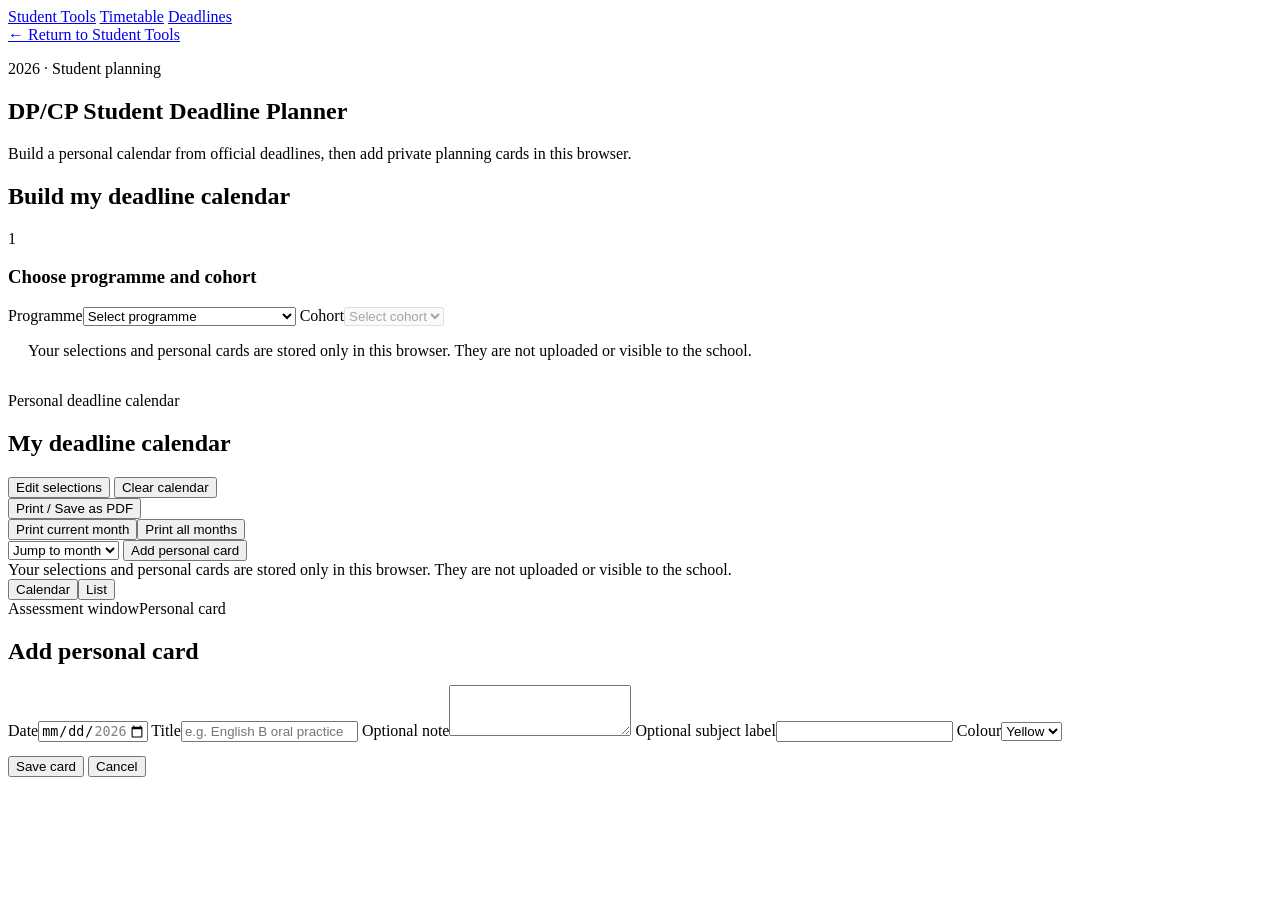
==== deadlines/index.html @ da3160fe "Restore deadlines index page from live site" ====
<!doctype html>
<html lang="en">
<head>
<meta charset="utf-8">
<meta name="viewport" content="width=device-width,initial-scale=1">
<title>My DP/CP Deadline Planner 2026</title>
<link rel="stylesheet" href="../shared/portal.css">
<link rel="stylesheet" href="styles.css">
</head>
<body>
<nav class="portal-nav" aria-label="Student tools">
  <a href="../index.html">Student Tools</a>
  <a href="../timetable/index.html">Timetable</a>
  <a href="index.html" aria-current="page">Deadlines</a>
</nav>
<div class="app">
<section class="hero"><a class="portal-return" href="../index.html">← Return to Student Tools</a><p class="eyebrow">2026 · Student planning</p><h1>DP/CP Student Deadline Planner</h1><p>Build a personal calendar from official deadlines, then add private planning cards in this browser.</p></section>

<section id="setup" class="setup">
  <h2>Build my deadline calendar</h2>

  <div class="step">
    <div class="step-number" aria-hidden="true">1</div>
    <div class="step-content">
      <h3>Choose programme and cohort</h3>
      <div class="two-column-fields">
        <label class="field" for="programmeSelect"><span>Programme</span><select id="programmeSelect" required><option value="">Select programme</option><option value="DP">Diploma Programme (DP)</option><option value="CP">Career-related Programme (CP)</option></select></label>
        <label class="field" for="cohortSelect"><span>Cohort</span><select id="cohortSelect" required disabled><option value="">Select cohort</option></select></label>
      </div>
    </div>
  </div>

  <div class="step" id="subjectStep" hidden>
    <div class="step-number" aria-hidden="true">2</div>
    <div class="step-content">
      <h3>Select subjects</h3>
      <p class="notice">Choose every academic subject whose official deadlines you want to see. CP students select their academic courses from the same DP subject offerings.</p>
      <div id="requiredSummary" class="required-summary"></div>
      <label class="field" for="subjectSearch"><span>Search subjects</span><input id="subjectSearch" type="search" placeholder="Search available subjects"></label>
      <div id="subjects" class="subject-groups"></div>
    </div>
  </div>

  <div class="builder-actions" id="builderActions" hidden>
    <button id="buildBtn" class="primary">Generate my deadline calendar</button>
    <button id="clearBtn">Clear selections</button>
  </div>
  <p class="privacy-note" style="padding:0 1.25rem 1rem">Your selections and personal cards are stored only in this browser. They are not uploaded or visible to the school.</p>
</section>

<section id="planner" class="planner">
  <div class="planner-heading">
    <div><p class="eyebrow">Personal deadline calendar</p><h2>My deadline calendar</h2><p id="plannerMeta"></p></div>
    <div class="row">
      <button id="editSelections">Edit selections</button>
      <button id="clearGenerated">Clear calendar</button>
      <div class="print-wrap"><button id="printBtn" class="primary">Print / Save as PDF</button><div id="printOptions" class="print-options"><button id="printCurrent">Print current month</button><button id="printAll">Print all months</button></div></div>
    </div>
  </div>
  <div id="summary" class="selected-summary"></div>
  <section class="toolbar">
    <div class="row">
      <select id="monthJump"><option value="">Jump to month</option></select>
      <button id="addCard" class="primary">Add personal card</button>
    </div>
    <div class="notice privacy-note">Your selections and personal cards are stored only in this browser. They are not uploaded or visible to the school.</div>
  </section>

  <div class="tabs"><button id="calTab" class="primary">Calendar</button><button id="listTab">List</button></div>
  <div class="legend"><span><i class="dot window"></i>Assessment window</span><span><i class="dot personal"></i>Personal card</span></div>

  <div id="calendar"></div>
  <div id="list" class="list"></div>
</section>
</div>

<div id="cardModal" class="modal" role="dialog" aria-modal="true" aria-labelledby="modalTitle">
  <div class="modal-card">
    <h2 id="modalTitle">Add personal card</h2>
    <div class="form-grid">
      <label>Date<input id="cardDate" type="date" min="2026-01-01" max="2026-12-31"></label>
      <label>Title<input id="cardTitle" maxlength="80" placeholder="e.g. English B oral practice"></label>
      <label>Optional note<textarea id="cardNote" rows="3" maxlength="180"></textarea></label>
      <label>Optional subject label<input id="cardSubject" maxlength="50"></label>
      <label>Colour<select id="cardColor">
        <option value="#fff4d6">Yellow</option><option value="#e5f3f1">Green</option>
        <option value="#e9eef8">Blue</option><option value="#f9ecec">Pink</option>
        <option value="#f1e8f6">Purple</option>
      </select></label>
    </div>
    <div class="row" style="margin-top:14px">
      <button id="saveCard" class="primary">Save card</button>
      <button id="cancelCard">Cancel</button>
    </div>
  </div>
</div>

<script src="deadline-data.js"></script>
<script src="app.js"></script>
</body>
</html>
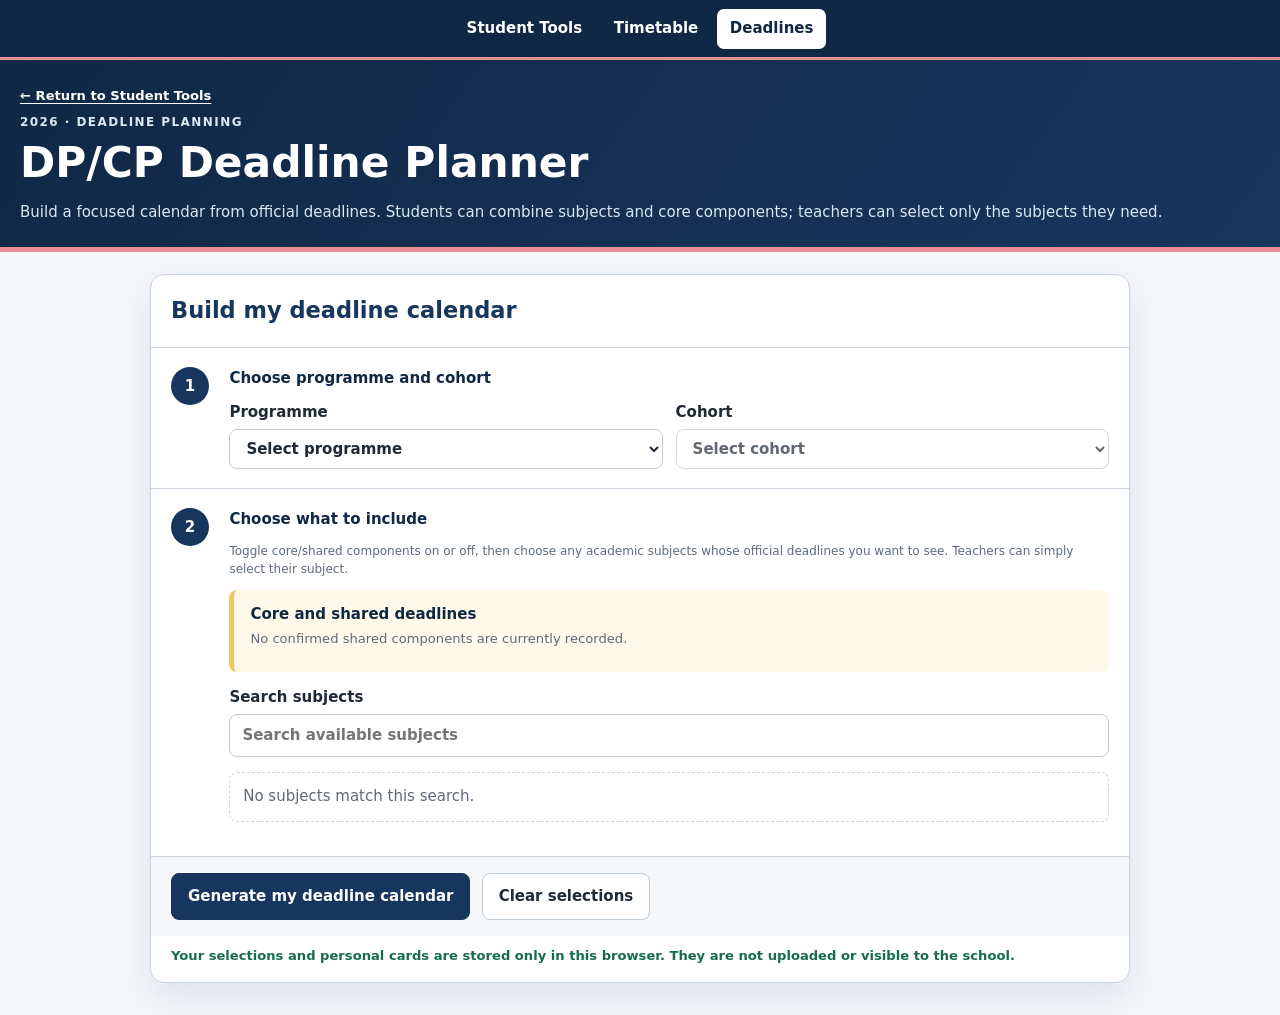
==== commit 29a76068: "Add teacher-friendly core toggle controls" ====
--- a/deadlines/index.html
+++ b/deadlines/index.html
@@ -6,6 +6,9 @@
 <title>My DP/CP Deadline Planner 2026</title>
 <link rel="stylesheet" href="../shared/portal.css">
 <link rel="stylesheet" href="styles.css">
+<style>
+.required-summary p{margin:.25rem 0 .65rem;color:var(--muted);font-size:.82rem}.shared-toggle-row{display:flex;flex-wrap:wrap;gap:.5rem}.shared-toggle{position:relative;cursor:pointer}.shared-toggle input{position:absolute;opacity:0;pointer-events:none}.shared-toggle span{display:inline-block;padding:.48rem .75rem;border:1px solid var(--line);border-radius:999px;background:#fff;color:var(--navy2);font-size:.82rem;font-weight:800;transition:.15s ease}.shared-toggle:hover span{border-color:var(--navy)}.shared-toggle input:checked+span{background:var(--navy);border-color:var(--navy);color:#fff}.shared-toggle input:focus-visible+span{outline:3px solid var(--focus);outline-offset:2px}
+</style>
 </head>
 <body>
 <nav class="portal-nav" aria-label="Student tools">
@@ -14,7 +17,7 @@
   <a href="index.html" aria-current="page">Deadlines</a>
 </nav>
 <div class="app">
-<section class="hero"><a class="portal-return" href="../index.html">← Return to Student Tools</a><p class="eyebrow">2026 · Student planning</p><h1>DP/CP Student Deadline Planner</h1><p>Build a personal calendar from official deadlines, then add private planning cards in this browser.</p></section>
+<section class="hero"><a class="portal-return" href="../index.html">← Return to Student Tools</a><p class="eyebrow">2026 · Deadline planning</p><h1>DP/CP Deadline Planner</h1><p>Build a focused calendar from official deadlines. Students can combine subjects and core components; teachers can select only the subjects they need.</p></section>
 
 <section id="setup" class="setup">
   <h2>Build my deadline calendar</h2>
@@ -33,8 +36,8 @@
   <div class="step" id="subjectStep" hidden>
     <div class="step-number" aria-hidden="true">2</div>
     <div class="step-content">
-      <h3>Select subjects</h3>
-      <p class="notice">Choose every academic subject whose official deadlines you want to see. CP students select their academic courses from the same DP subject offerings.</p>
+      <h3>Choose what to include</h3>
+      <p class="notice">Toggle core/shared components on or off, then choose any academic subjects whose official deadlines you want to see. Teachers can simply select their subject.</p>
       <div id="requiredSummary" class="required-summary"></div>
       <label class="field" for="subjectSearch"><span>Search subjects</span><input id="subjectSearch" type="search" placeholder="Search available subjects"></label>
       <div id="subjects" class="subject-groups"></div>
--- a/shared/portal.css
+++ b/shared/portal.css
@@ -0,0 +1,28 @@
+:root {
+  --portal-navy: #102846;
+  --portal-blue: #17365d;
+  --portal-coral: #e78f92;
+  --portal-gold: #f0c75e;
+  --portal-ink: #202936;
+  --portal-muted: #5f6b7a;
+  --portal-line: #cbd4df;
+  --portal-surface: #ffffff;
+  --portal-page: #f5f7fa;
+  --portal-focus: #0a6ed1;
+  --portal-shadow: 0 14px 36px rgba(23, 54, 93, 0.10);
+}
+
+.portal-nav { display: flex; justify-content: center; gap: 0.35rem; padding: 0.55rem 1rem; color: #fff; background: var(--portal-navy); border-bottom: 3px solid var(--portal-coral); }
+.portal-nav a { padding: 0.48rem 0.75rem; color: inherit; border: 1px solid transparent; border-radius: 7px; font-weight: 800; text-decoration: none; }
+.portal-nav a:hover, .portal-nav a[aria-current="page"] { color: var(--portal-navy); background: #fff; }
+.portal-nav a:focus-visible, .portal-return:focus-visible, .tool-card:focus-visible, .report-link:focus-visible { outline: 3px solid var(--portal-focus); outline-offset: 3px; }
+.portal-return { display: inline-block; margin-bottom: 0.5rem; color: inherit; font-size: 0.82rem; font-weight: 850; text-decoration-thickness: 1px; text-underline-offset: 3px; }
+
+@media (max-width: 560px) {
+  .portal-nav { justify-content: stretch; padding: 0.45rem; }
+  .portal-nav a { flex: 1; padding-inline: 0.35rem; text-align: center; }
+}
+
+@media print {
+  .portal-nav, .portal-return { display: none !important; }
+}
--- a/deadlines/styles.css
+++ b/deadlines/styles.css
@@ -0,0 +1,54 @@
+:root{
+  --navy:#183b5b;--navy2:#244f76;--ink:#152634;--muted:#667785;--line:#d8e1e8;
+  --page:#eef3f7;--card:#fff;--subject:#e5f3f1;--core:#e9eef8;--exam:#f9ecec;
+  --window:#bfe7d7;--window-line:#6dbf9d;--personal:#fff4d6;
+}
+*{box-sizing:border-box}html{scroll-behavior:smooth}
+body{margin:0;background:var(--page);color:var(--ink);font:15px/1.45 Inter,system-ui,Arial,sans-serif}
+button,select,input,textarea{font:inherit}.app{max-width:1500px;margin:auto;padding:20px}
+.hero{background:linear-gradient(120deg,var(--navy),var(--navy2));color:white;border-radius:18px;padding:26px 28px}
+.hero h1{margin:0 0 6px;font-size:clamp(28px,4vw,44px)}.hero p{margin:0;color:#dce7f1}
+.setup{background:white;border:1px solid var(--line);border-radius:16px;padding:20px;margin-top:18px}
+.setup h2{margin:0 0 14px;color:var(--navy)}.step{margin:18px 0}.step h3{margin:0 0 8px;font-size:15px}
+.choice-row,.row,.tabs{display:flex;gap:9px;flex-wrap:wrap;align-items:center}
+button,select,input,textarea{border:1px solid #bfcbd5;background:white;color:var(--ink);border-radius:9px;padding:9px 12px}
+button{cursor:pointer;font-weight:700}.primary,.choice.active{background:var(--navy);color:white;border-color:var(--navy)}
+.grid{display:grid;grid-template-columns:repeat(auto-fit,minmax(230px,1fr));gap:9px}
+.check{border:1px solid var(--line);border-radius:10px;padding:9px 10px;background:#fbfcfd}.check label{display:flex;gap:8px;align-items:flex-start;cursor:pointer}
+.toolbar{position:sticky;top:8px;z-index:20;background:#fffffff2;border:1px solid var(--line);border-radius:14px;padding:12px;margin-top:18px;box-shadow:0 8px 24px #18364e14}
+.summary{background:white;border:1px solid var(--line);border-radius:12px;padding:11px 14px;color:var(--muted);margin:14px 0}
+.legend{display:flex;gap:14px;flex-wrap:wrap;font-size:12px;color:var(--muted);margin:12px 2px}
+.dot{width:10px;height:10px;border-radius:3px;display:inline-block;margin-right:5px}.dot.window{background:var(--window)}.dot.personal{background:var(--personal);border:1px dashed #b58a1c}
+.month{scroll-margin-top:140px;margin:22px 0}.month h2{color:var(--navy);font-size:30px;margin:0 0 10px}
+.calendar-wrap{overflow:auto}.calendar{display:grid;grid-template-columns:repeat(7,minmax(0,1fr));background:white;border:1px solid var(--line);border-radius:16px;overflow:hidden}
+.weekday{background:var(--navy);color:white;text-align:center;padding:9px;font-weight:800}
+.day{min-height:145px;padding:7px;border-right:1px solid var(--line);border-top:1px solid var(--line);position:relative}
+.outside{background:#f3f5f7}.weekend{background:#faf8f3}.date{font-weight:850;color:var(--navy);font-size:13px;margin-bottom:5px}
+.window-bars{display:flex;flex-direction:column;gap:2px;margin-bottom:4px}.window-bar{height:6px;background:var(--window);border-top:1px solid var(--window-line);border-bottom:1px solid var(--window-line)}
+.event{border:1px solid #b9d7d2;background:var(--subject);border-radius:7px;padding:6px;font-size:11px;margin:5px 0}.event.core{background:var(--core)}.event.exam{background:var(--exam)}.event.personal{background:var(--personal);border:2px dashed #b58a1c}
+.event strong{display:block}.meta{font-size:10px;opacity:.82;margin-top:2px}.badge{display:inline-block;background:#edf1f6;border-radius:999px;padding:2px 7px;font-size:10px;font-weight:700}
+.card-actions{display:flex;gap:5px;margin-top:5px}.card-actions button{padding:3px 6px;font-size:10px}
+.list{display:none;background:white;border:1px solid var(--line);border-radius:14px;overflow:hidden}.list-row{display:grid;grid-template-columns:150px 160px 1fr;gap:12px;padding:12px 14px;border-bottom:1px solid var(--line)}.head{font-weight:800;background:#eef2f6}.deadline-description{margin-top:4px;color:#3f4b57;font-size:14px;font-weight:500;line-height:1.4}
+.modal{display:none;position:fixed;inset:0;background:#0008;z-index:50;align-items:center;justify-content:center;padding:20px}.modal.open{display:flex}.modal-card{background:white;border-radius:16px;padding:20px;width:min(520px,100%);max-height:90vh;overflow:auto}.modal-card h2{margin-top:0}
+.form-grid{display:grid;gap:10px}.form-grid label{font-weight:700;font-size:13px}.form-grid input,.form-grid textarea,.form-grid select{width:100%;margin-top:4px}
+.notice{font-size:12px;color:var(--muted);margin-top:8px}.planner{display:none}
+.print-options{display:none;position:absolute;background:white;border:1px solid var(--line);border-radius:10px;padding:8px;box-shadow:0 8px 20px #0002}.print-wrap{position:relative}
+@media(max-width:620px){.app{padding:10px}.calendar{grid-template-columns:1fr}.weekday,.outside{display:none}.day{min-height:auto}.list-row{grid-template-columns:1fr}}
+@media print{body{background:white}.hero,.setup,.toolbar,.tabs,.card-actions,.modal{display:none!important}.app{max-width:none;padding:0}.month{break-inside:avoid}.month.print-hidden{display:none!important}.day{min-height:110px}}
+
+/* Shared School Timetable Studio design system */
+:root{--navy:#17365d;--navy2:#102846;--coral:#e78f92;--gold:#f0c75e;--cream:#fff9ea;--ink:#202936;--muted:#5f6b7a;--line:#cbd4df;--page:#f5f7fa;--focus:#0a6ed1;--shadow:0 14px 36px rgba(23,54,93,.10)}
+body{font:15px/1.5 system-ui,-apple-system,"Segoe UI",sans-serif;background:var(--page)}
+.app{max-width:1380px;padding:0 1.25rem 2rem}.hero{margin:0 -1.25rem 1.4rem;padding:1.45rem max(1.25rem,calc((100vw - 1380px)/2 + 1.25rem));border-radius:0;background:linear-gradient(125deg,var(--navy2),var(--navy));border-bottom:5px solid var(--coral)}
+.eyebrow{margin:0 0 .35rem;color:var(--coral);font-size:.75rem;font-weight:900;letter-spacing:.12em;text-transform:uppercase}.hero h1{font-size:clamp(1.75rem,4vw,2.65rem)}
+.setup{max-width:980px;margin:1.4rem auto 0;padding:0;border-radius:14px;box-shadow:var(--shadow);overflow:hidden}.setup>h2{padding:1.2rem 1.25rem;margin:0;border-bottom:1px solid var(--line)}
+.step{display:grid;grid-template-columns:44px 1fr;gap:.9rem;margin:0;padding:1.2rem 1.25rem;border-bottom:1px solid var(--line)}.step-number{display:grid;place-items:center;width:38px;height:38px;color:#fff;background:var(--navy);border-radius:50%;font-weight:900}.step-content h3{margin:0 0 .7rem;color:var(--navy2)}
+.two-column-fields{display:grid;grid-template-columns:repeat(2,minmax(0,1fr));gap:.8rem}.field{display:grid;gap:.35rem;font-weight:750}.field select,.field input{width:100%}
+button,select,input,textarea{border-radius:8px}button:focus-visible,select:focus-visible,input:focus-visible,textarea:focus-visible,summary:focus-visible{outline:3px solid var(--focus);outline-offset:2px}
+.primary{background:var(--navy);border-color:var(--navy)}.builder-actions{display:flex;gap:.7rem;padding:1rem 1.25rem;background:#f5f7fa}.builder-actions button{padding:.7rem 1rem}
+.privacy-note{margin:.65rem 0 0;color:#176b50;font-size:.82rem;font-weight:700}.required-summary{padding:.8rem 1rem;margin-bottom:.85rem;background:var(--cream);border-left:5px solid var(--gold);border-radius:8px}.required-summary strong{color:var(--navy2)}
+.subject-groups{display:grid;gap:.65rem}.subject-dropdown{border:1px solid var(--line);border-radius:10px;background:#fff;overflow:hidden}.subject-dropdown summary{display:flex;justify-content:space-between;gap:1rem;padding:.8rem .9rem;color:var(--navy);font-weight:850;cursor:pointer}.dropdown-options{display:grid;grid-template-columns:repeat(auto-fit,minmax(230px,1fr));gap:.55rem;padding:0 .85rem .85rem}.subject-choice{display:flex;gap:.7rem;padding:.75rem;border:1px solid var(--line);border-radius:9px;background:#fff;cursor:pointer}.subject-choice:hover{border-color:var(--navy);background:#eaf1f8}.subject-choice input{width:1.15rem;height:1.15rem;margin-top:.12rem}.choice-title{font-weight:800;color:var(--navy2)}.choice-detail{display:block;color:var(--muted);font-size:.75rem}.selection-count{color:var(--muted);font-size:.78rem}
+.empty-options{padding:.8rem;color:var(--muted);border:1px dashed var(--line);border-radius:8px}.planner-heading{display:flex;justify-content:space-between;gap:1rem;align-items:flex-start;padding:1rem 0;border-bottom:3px solid var(--navy)}.planner-heading h2{margin:.1rem 0;color:var(--navy2)}.selected-summary{background:#fff;border:1px solid var(--line);border-radius:12px;padding:11px 14px;margin:14px 0}.selected-subject-chips{display:flex;flex-wrap:wrap;gap:.35rem;margin-top:.45rem}.selected-chip{padding:.25rem .55rem;border:1px solid var(--line);border-radius:999px;background:#f5f7fa;font-size:.76rem;font-weight:750}
+.toolbar{position:static;margin-top:12px;box-shadow:none}.notice.privacy-note{font-size:.82rem}.modal-card{box-shadow:var(--shadow)}
+@media(max-width:720px){.app{padding:0 .75rem 1rem}.hero{margin:0 -.75rem 1rem;padding:1.1rem .9rem}.two-column-fields{grid-template-columns:1fr}.step{grid-template-columns:36px 1fr;padding:1rem .8rem}.step-number{width:34px;height:34px}.builder-actions,.planner-heading,.toolbar .row{flex-direction:column;align-items:stretch}.planner-heading{display:flex}.dropdown-options{grid-template-columns:1fr}}
+@media print{.planner-heading{border-color:#000}.selected-summary{border-color:#777}.privacy-note{display:none!important}}
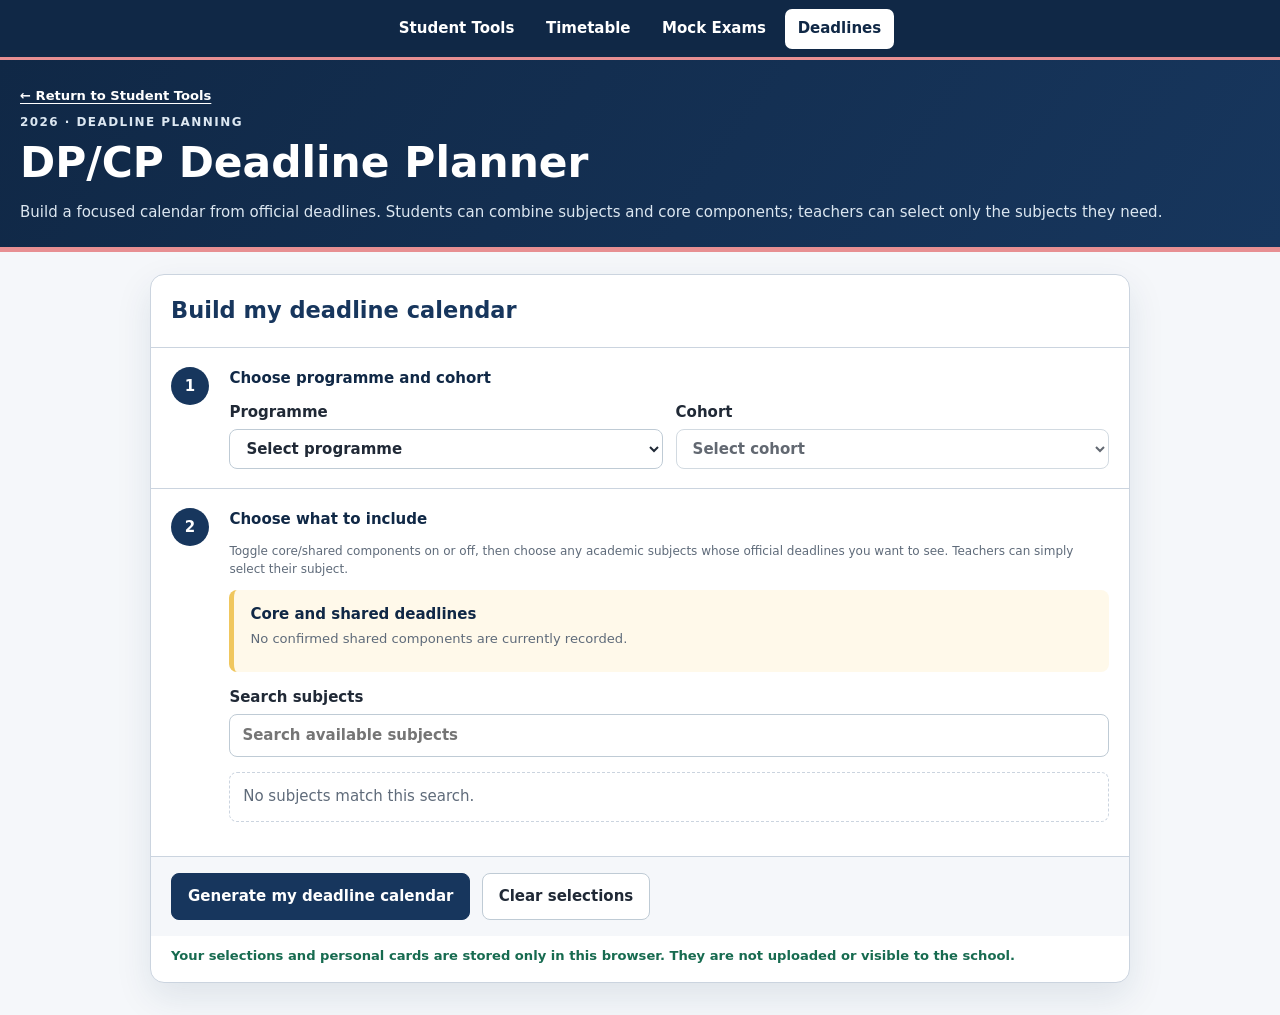
==== commit 8a588953: "Add personal mock examination timetable" ====
--- a/deadlines/index.html
+++ b/deadlines/index.html
@@ -14,6 +14,7 @@
 <nav class="portal-nav" aria-label="Student tools">
   <a href="../index.html">Student Tools</a>
   <a href="../timetable/index.html">Timetable</a>
+  <a href="../mock-exams/index.html">Mock Exams</a>
   <a href="index.html" aria-current="page">Deadlines</a>
 </nav>
 <div class="app">
@@ -99,6 +100,7 @@
 </div>
 
 <script src="deadline-data.js"></script>
+<script src="extra-deadlines.js"></script>
 <script src="app.js"></script>
 </body>
 </html>
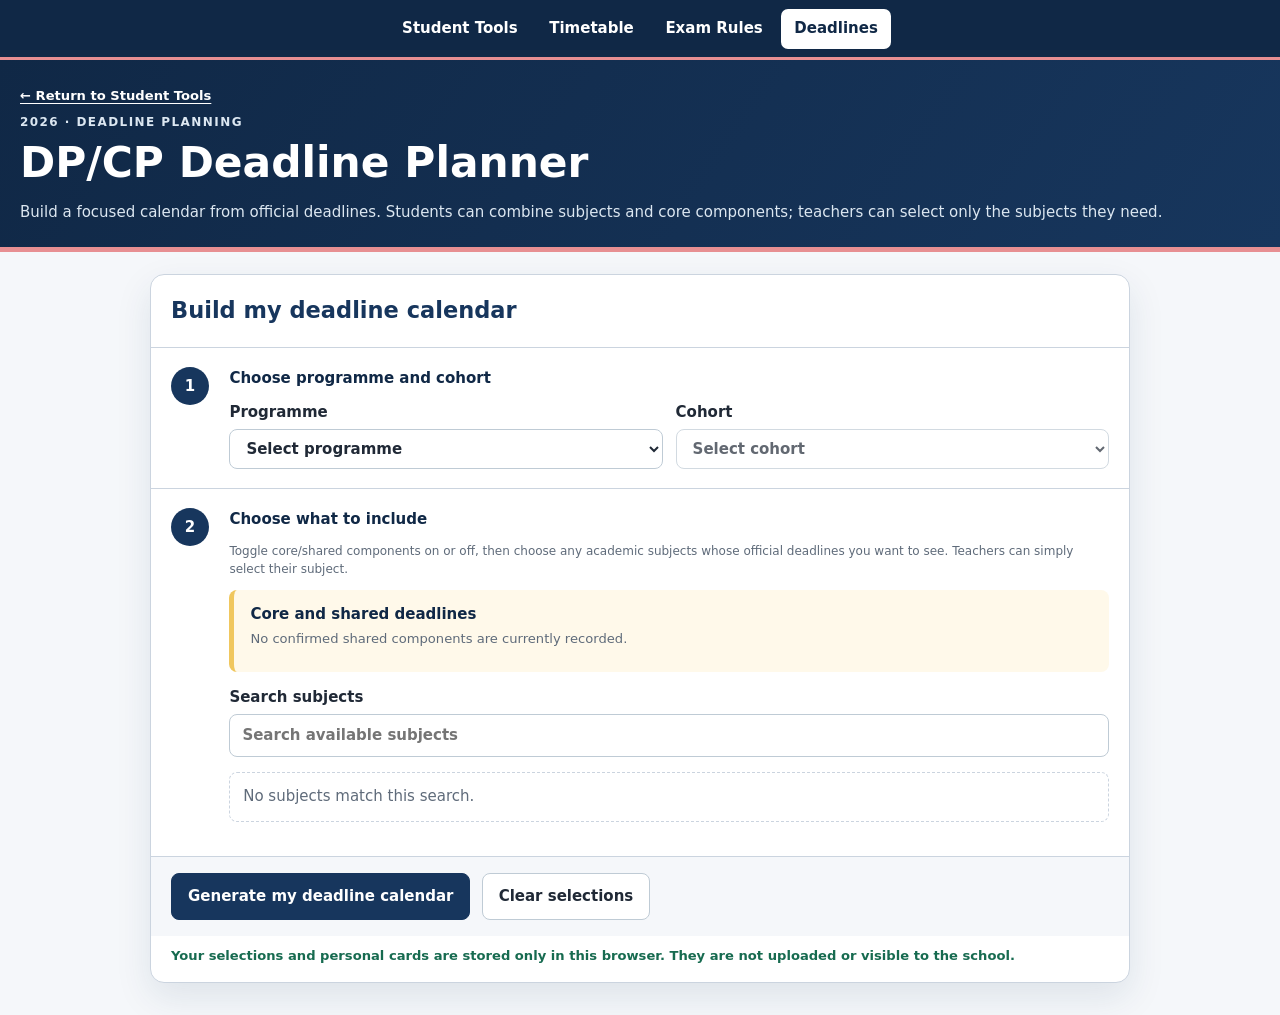
==== commit c0aaeafa: "Publish November 2026 exam rules and retire September mock schedule" ====
--- a/deadlines/index.html
+++ b/deadlines/index.html
@@ -14,7 +14,7 @@
 <nav class="portal-nav" aria-label="Student tools">
   <a href="../index.html">Student Tools</a>
   <a href="../timetable/index.html">Timetable</a>
-  <a href="../mock-exams/index.html">Mock Exams</a>
+  <a href="../exam-rules/november-2026/">Exam Rules</a>
   <a href="index.html" aria-current="page">Deadlines</a>
 </nav>
 <div class="app">
